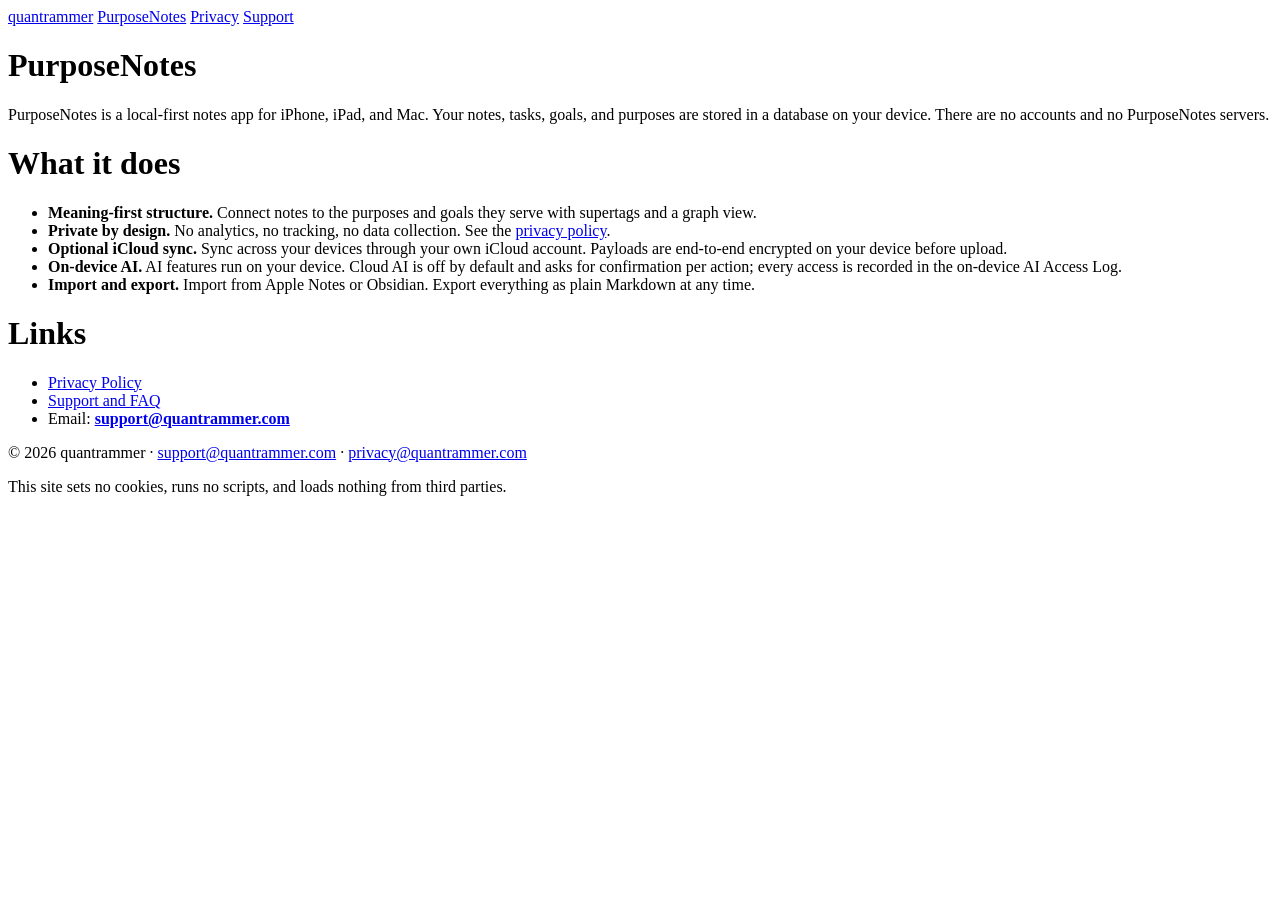
==== docs/purposenotes/index.html @ b7644f1a "quantrammer.com: static site (PurposeNotes privacy + support) Co-Authored-By: Claude Fable 5.1 <nore" ====
<!DOCTYPE html>
<html lang="en">
<head>
<meta charset="utf-8">
<meta name="viewport" content="width=device-width, initial-scale=1">
<title>PurposeNotes</title>
<meta name="description" content="PurposeNotes is a local-first notes
app for iPhone, iPad, and Mac with end-to-end encrypted iCloud sync and
on-device AI.">
<meta name="color-scheme" content="light dark">
<link rel="stylesheet" href="/style.css">
<link rel="icon" href="data:,">
</head>
<body>
<header class="site">
  <nav>
    <a href="/" class="brand">quantrammer</a>
    <a href="/purposenotes/">PurposeNotes</a>
    <a href="/purposenotes/privacy/">Privacy</a>
    <a href="/purposenotes/support/">Support</a>
  </nav>
</header>
<main>
<h1>PurposeNotes</h1>
<p>PurposeNotes is a local-first notes app for iPhone, iPad, and Mac.
Your notes, tasks, goals, and purposes are stored in a database on your
device. There are no accounts and no PurposeNotes servers.</p>
<h1 id="what-it-does">What it does</h1>
<ul>
<li><strong>Meaning-first structure.</strong> Connect notes to the
purposes and goals they serve with supertags and a graph view.</li>
<li><strong>Private by design.</strong> No analytics, no tracking, no
data collection. See the <a href="/purposenotes/privacy/">privacy
policy</a>.</li>
<li><strong>Optional iCloud sync.</strong> Sync across your devices
through your own iCloud account. Payloads are end-to-end encrypted on
your device before upload.</li>
<li><strong>On-device AI.</strong> AI features run on your device. Cloud
AI is off by default and asks for confirmation per action; every access
is recorded in the on-device AI Access Log.</li>
<li><strong>Import and export.</strong> Import from Apple Notes or
Obsidian. Export everything as plain Markdown at any time.</li>
</ul>
<h1 id="links">Links</h1>
<ul>
<li><a href="/purposenotes/privacy/">Privacy Policy</a></li>
<li><a href="/purposenotes/support/">Support and FAQ</a></li>
<li>Email: <strong><a
href="mailto:support@quantrammer.com">support@quantrammer.com</a></strong></li>
</ul>
</main>
<footer class="site">
  <p>© 2026 quantrammer · <a href="mailto:support@quantrammer.com">support@quantrammer.com</a> · <a href="mailto:privacy@quantrammer.com">privacy@quantrammer.com</a></p>
  <p>This site sets no cookies, runs no scripts, and loads nothing from third parties.</p>
</footer>
</body>
</html>
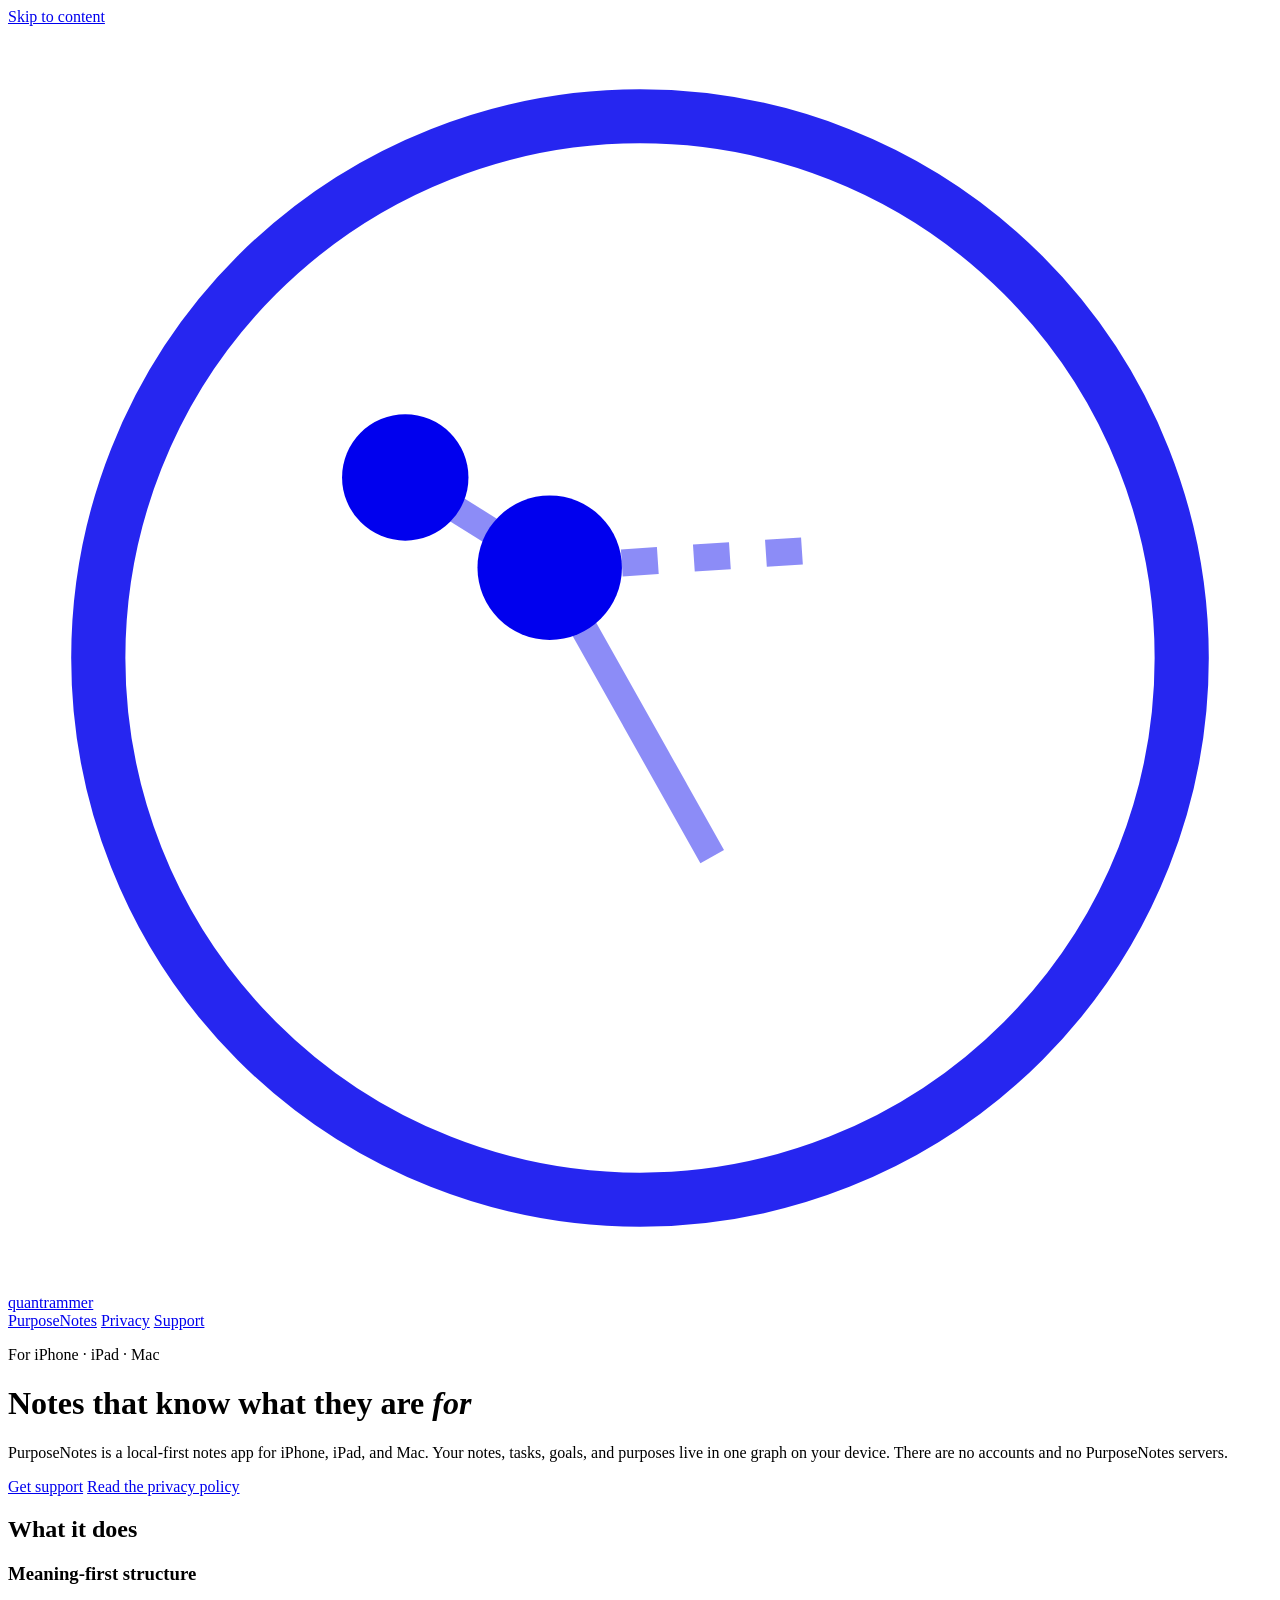
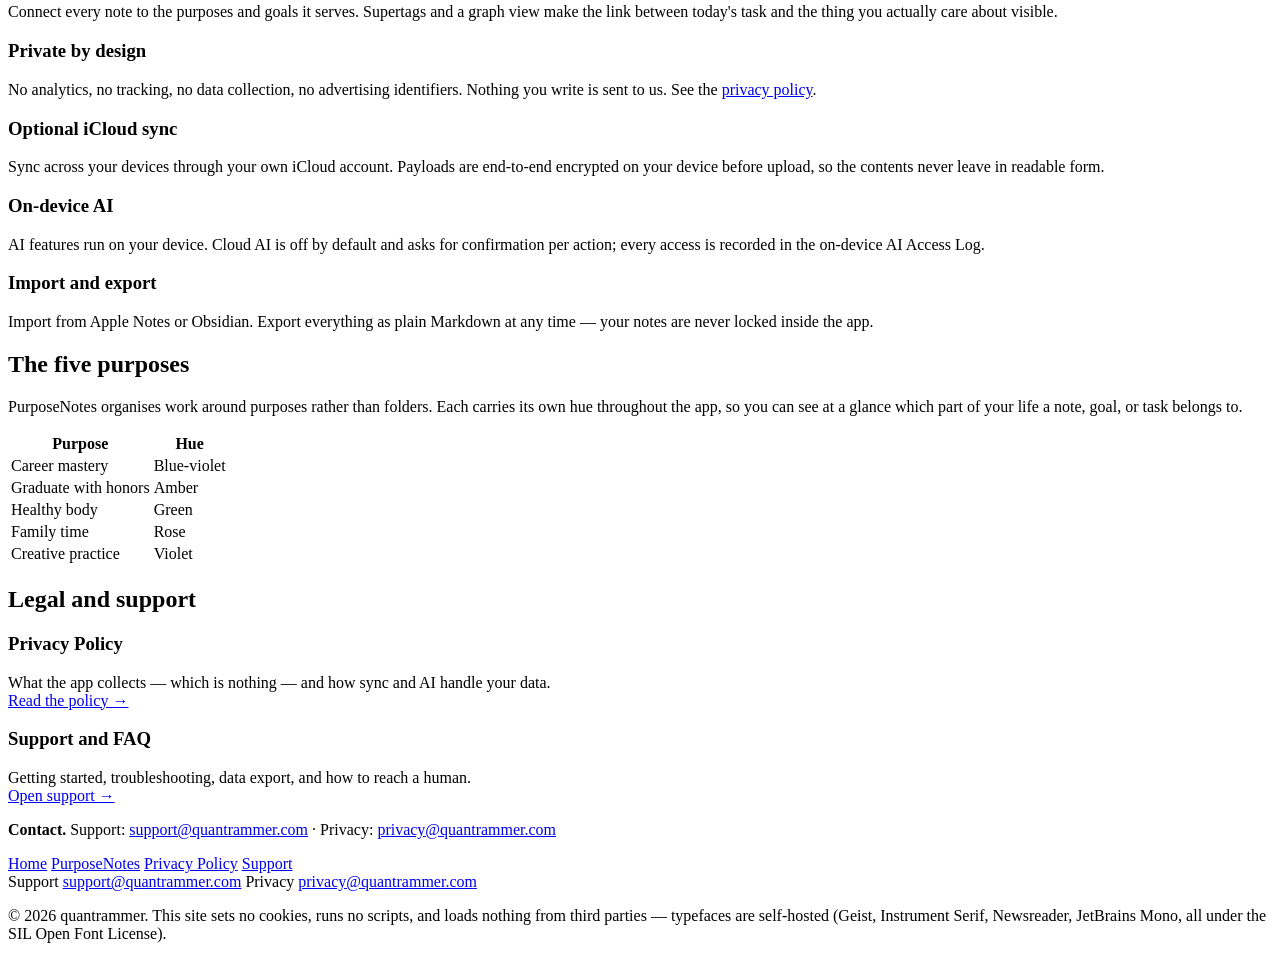
==== commit 2edb23ed: "site: adopt the PurposeNotes Anchor design language Restyle quantrammer.com to match the shipping ap" ====
--- a/docs/purposenotes/index.html
+++ b/docs/purposenotes/index.html
@@ -3,55 +3,145 @@
 <head>
 <meta charset="utf-8">
 <meta name="viewport" content="width=device-width, initial-scale=1">
-<title>PurposeNotes</title>
+<title>Notes that know what they are for</title>
 <meta name="description" content="PurposeNotes is a local-first notes
 app for iPhone, iPad, and Mac with end-to-end encrypted iCloud sync and
 on-device AI.">
 <meta name="color-scheme" content="light dark">
+<meta name="theme-color" content="#FAF8F4" media="(prefers-color-scheme: light)">
+<meta name="theme-color" content="#15161A" media="(prefers-color-scheme: dark)">
 <link rel="stylesheet" href="/style.css">
-<link rel="icon" href="data:,">
+<link rel="preload" as="font" type="font/woff2" href="/fonts/Geist-Variable.woff2" crossorigin>
+<link rel="preload" as="font" type="font/woff2" href="/fonts/InstrumentSerif-Regular.woff2" crossorigin>
+<link rel="icon" href="/logo.svg" type="image/svg+xml">
+<link rel="apple-touch-icon" href="/logo.svg">
 </head>
 <body>
+<a class="skip" href="#content">Skip to content</a>
 <header class="site">
-  <nav>
-    <a href="/" class="brand">quantrammer</a>
-    <a href="/purposenotes/">PurposeNotes</a>
-    <a href="/purposenotes/privacy/">Privacy</a>
-    <a href="/purposenotes/support/">Support</a>
-  </nav>
+  <div class="wrap">
+    <a href="/" class="brand">
+      <svg class="mark" viewBox="0 0 140 140" fill="none" aria-hidden="true" focusable="false">
+        <circle cx="70" cy="70" r="60" fill="none" stroke="currentColor" stroke-width="6" opacity=".85"></circle>
+        <line x1="44" y1="50" x2="60" y2="60" stroke="currentColor" stroke-width="3" opacity=".45"></line>
+        <line x1="60" y1="60" x2="78" y2="92" stroke="currentColor" stroke-width="3" opacity=".45"></line>
+        <line x1="60" y1="60" x2="90" y2="58" stroke="currentColor" stroke-width="3" opacity=".45" stroke-dasharray="4 4"></line>
+        <circle cx="44" cy="50" r="7" fill="currentColor"></circle>
+        <circle cx="60" cy="60" r="8" fill="currentColor"></circle>
+        <circle class="node-graduate" cx="90" cy="58" r="7"></circle>
+        <circle class="node-healthy" cx="78" cy="92" r="7"></circle>
+      </svg>
+      quantrammer
+    </a>
+    <nav aria-label="Primary">
+      <a href="/purposenotes/" aria-current="page">PurposeNotes</a>
+      <a href="/purposenotes/privacy/">Privacy</a>
+      <a href="/purposenotes/support/">Support</a>
+    </nav>
+  </div>
 </header>
-<main>
-<h1>PurposeNotes</h1>
+<main id="content">
+<div class="wrap">
+<p class="eyebrow">For iPhone · iPad · Mac</p>
+<h1 id="notes-that-know-what-they-are-for">Notes that know what they are
+<em>for</em></h1>
 <p>PurposeNotes is a local-first notes app for iPhone, iPad, and Mac.
-Your notes, tasks, goals, and purposes are stored in a database on your
-device. There are no accounts and no PurposeNotes servers.</p>
-<h1 id="what-it-does">What it does</h1>
-<ul>
-<li><strong>Meaning-first structure.</strong> Connect notes to the
-purposes and goals they serve with supertags and a graph view.</li>
-<li><strong>Private by design.</strong> No analytics, no tracking, no
-data collection. See the <a href="/purposenotes/privacy/">privacy
-policy</a>.</li>
-<li><strong>Optional iCloud sync.</strong> Sync across your devices
-through your own iCloud account. Payloads are end-to-end encrypted on
-your device before upload.</li>
-<li><strong>On-device AI.</strong> AI features run on your device. Cloud
-AI is off by default and asks for confirmation per action; every access
-is recorded in the on-device AI Access Log.</li>
-<li><strong>Import and export.</strong> Import from Apple Notes or
-Obsidian. Export everything as plain Markdown at any time.</li>
-</ul>
-<h1 id="links">Links</h1>
-<ul>
-<li><a href="/purposenotes/privacy/">Privacy Policy</a></li>
-<li><a href="/purposenotes/support/">Support and FAQ</a></li>
-<li>Email: <strong><a
-href="mailto:support@quantrammer.com">support@quantrammer.com</a></strong></li>
-</ul>
+Your notes, tasks, goals, and purposes live in one graph on your device.
+There are no accounts and no PurposeNotes servers.</p>
+<div class="actions">
+<a class="btn primary" href="/purposenotes/support/">Get support</a>
+<a class="btn" href="/purposenotes/privacy/">Read the privacy policy</a>
+</div>
+
+<h2 id="what-it-does">What it does</h2>
+<div class="cards">
+<div class="card career">
+<h3><span class="dot"></span> Meaning-first structure</h3>
+<p>Connect every note to the purposes and goals it serves. Supertags and a graph view make the link between today's task and the thing you actually care about visible.</p>
+</div>
+<div class="card healthy">
+<h3><span class="dot"></span> Private by design</h3>
+<p>No analytics, no tracking, no data collection, no advertising identifiers. Nothing you write is sent to us. See the <a href="/purposenotes/privacy/">privacy policy</a>.</p>
+</div>
+<div class="card graduate">
+<h3><span class="dot"></span> Optional iCloud sync</h3>
+<p>Sync across your devices through your own iCloud account. Payloads are end-to-end encrypted on your device before upload, so the contents never leave in readable form.</p>
+</div>
+<div class="card creative">
+<h3><span class="dot"></span> On-device AI</h3>
+<p>AI features run on your device. Cloud AI is off by default and asks for confirmation per action; every access is recorded in the on-device AI Access Log.</p>
+</div>
+<div class="card family">
+<h3><span class="dot"></span> Import and export</h3>
+<p>Import from Apple Notes or Obsidian. Export everything as plain Markdown at any time — your notes are never locked inside the app.</p>
+</div>
+</div>
+
+<h2 id="the-five-purposes">The five purposes</h2>
+<p>PurposeNotes organises work around purposes rather than folders. Each
+carries its own hue throughout the app, so you can see at a glance which
+part of your life a note, goal, or task belongs to.</p>
+<table>
+<thead>
+<tr>
+<th>Purpose</th>
+<th>Hue</th>
+</tr>
+</thead>
+<tbody>
+<tr>
+<td>Career mastery</td>
+<td>Blue-violet</td>
+</tr>
+<tr>
+<td>Graduate with honors</td>
+<td>Amber</td>
+</tr>
+<tr>
+<td>Healthy body</td>
+<td>Green</td>
+</tr>
+<tr>
+<td>Family time</td>
+<td>Rose</td>
+</tr>
+<tr>
+<td>Creative practice</td>
+<td>Violet</td>
+</tr>
+</tbody>
+</table>
+<h2 id="legal-and-support">Legal and support</h2>
+<div class="cards">
+<div class="card healthy">
+<h3><span class="dot"></span> Privacy Policy</h3>
+<p>What the app collects — which is nothing — and how sync and AI handle your data.<br><a href="/purposenotes/privacy/">Read the policy →</a></p>
+</div>
+<div class="card career">
+<h3><span class="dot"></span> Support and FAQ</h3>
+<p>Getting started, troubleshooting, data export, and how to reach a human.<br><a href="/purposenotes/support/">Open support →</a></p>
+</div>
+</div>
+
+<div class="note">
+<p><strong>Contact.</strong> Support: <a href="mailto:support@quantrammer.com">support@quantrammer.com</a> · Privacy: <a href="mailto:privacy@quantrammer.com">privacy@quantrammer.com</a></p>
+</div>
+</div>
 </main>
 <footer class="site">
-  <p>© 2026 quantrammer · <a href="mailto:support@quantrammer.com">support@quantrammer.com</a> · <a href="mailto:privacy@quantrammer.com">privacy@quantrammer.com</a></p>
-  <p>This site sets no cookies, runs no scripts, and loads nothing from third parties.</p>
+  <div class="wrap">
+    <nav class="fnav" aria-label="Footer">
+      <a href="/">Home</a>
+      <a href="/purposenotes/">PurposeNotes</a>
+      <a href="/purposenotes/privacy/">Privacy Policy</a>
+      <a href="/purposenotes/support/">Support</a>
+    </nav>
+    <div class="fmeta">
+      <span class="chip">Support <a href="mailto:support@quantrammer.com">support@quantrammer.com</a></span>
+      <span class="chip">Privacy <a href="mailto:privacy@quantrammer.com">privacy@quantrammer.com</a></span>
+    </div>
+    <p class="fine">© 2026 quantrammer. This site sets no cookies, runs no scripts, and loads nothing from third parties — typefaces are self-hosted (Geist, Instrument Serif, Newsreader, JetBrains Mono, all under the SIL Open Font License).</p>
+  </div>
 </footer>
 </body>
 </html>
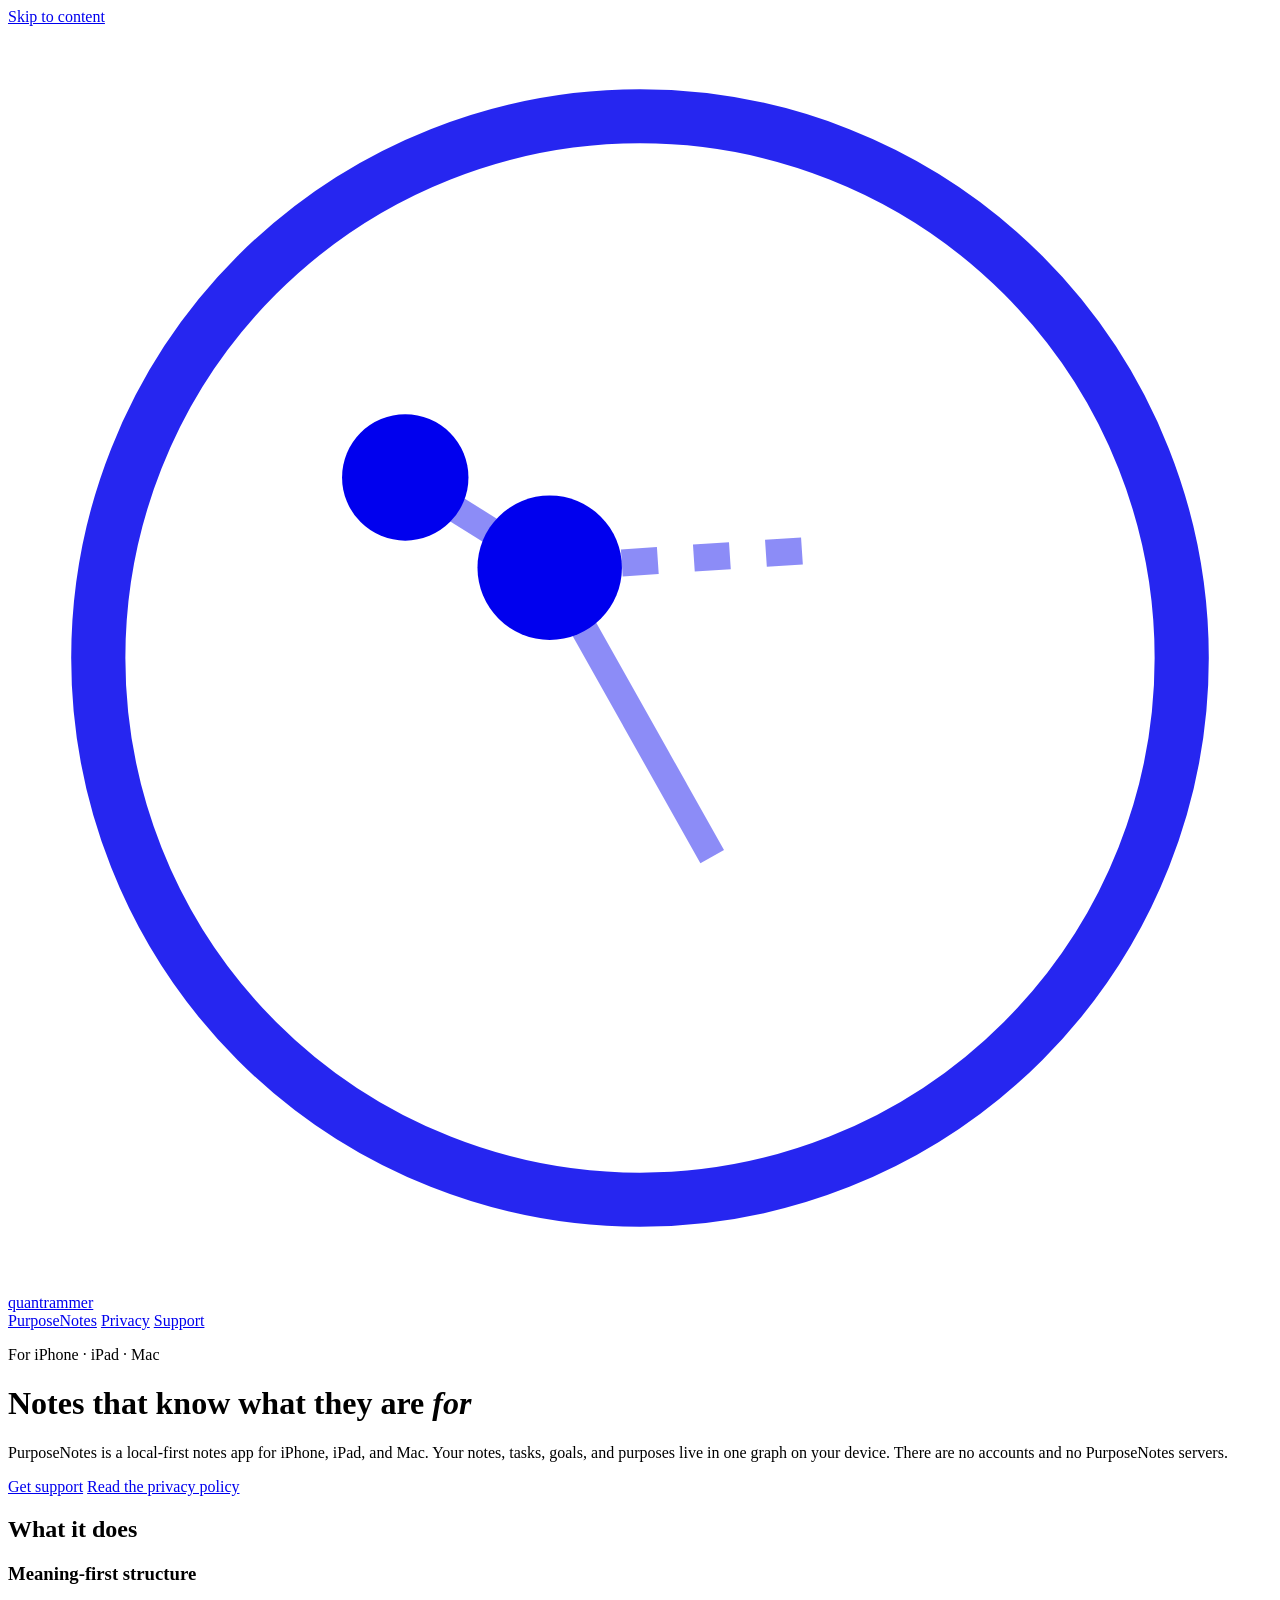
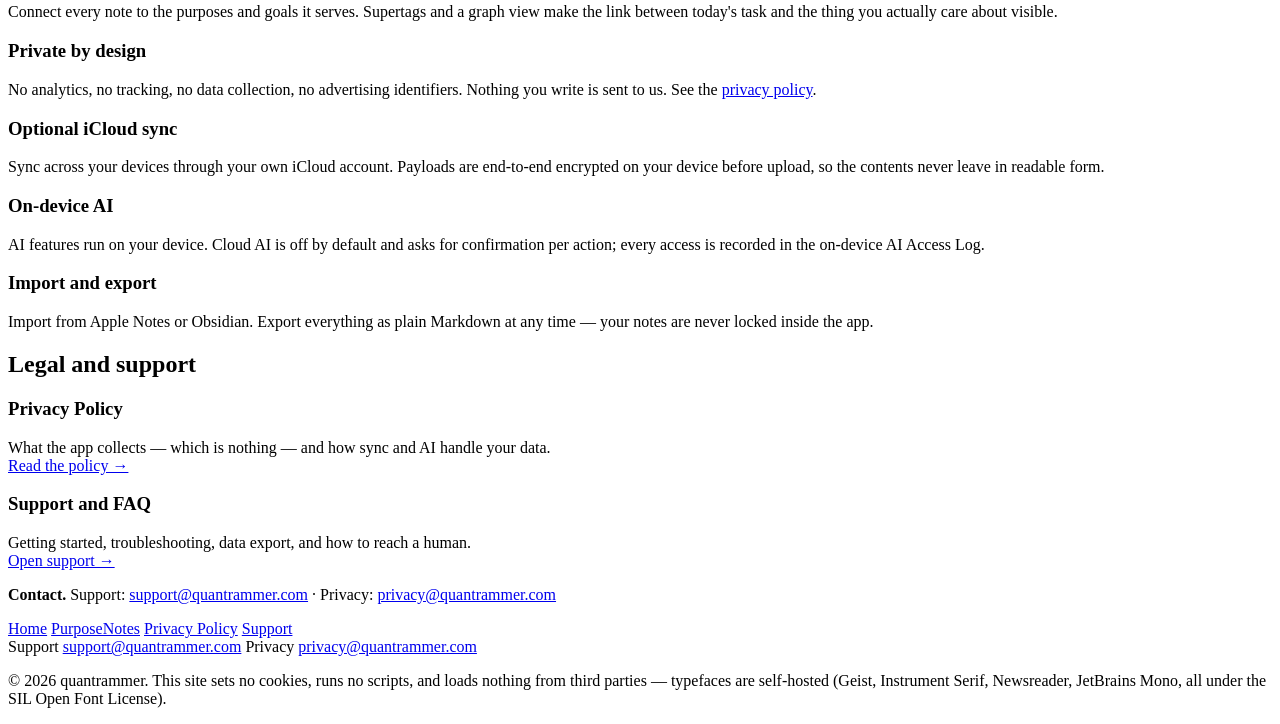
==== commit e04b4db2: "site: drop the 'five purposes' section from the PurposeNotes page Owner-requested removal. No inboun" ====
--- a/docs/purposenotes/index.html
+++ b/docs/purposenotes/index.html
@@ -77,40 +77,6 @@
 </div>
 </div>
 
-<h2 id="the-five-purposes">The five purposes</h2>
-<p>PurposeNotes organises work around purposes rather than folders. Each
-carries its own hue throughout the app, so you can see at a glance which
-part of your life a note, goal, or task belongs to.</p>
-<table>
-<thead>
-<tr>
-<th>Purpose</th>
-<th>Hue</th>
-</tr>
-</thead>
-<tbody>
-<tr>
-<td>Career mastery</td>
-<td>Blue-violet</td>
-</tr>
-<tr>
-<td>Graduate with honors</td>
-<td>Amber</td>
-</tr>
-<tr>
-<td>Healthy body</td>
-<td>Green</td>
-</tr>
-<tr>
-<td>Family time</td>
-<td>Rose</td>
-</tr>
-<tr>
-<td>Creative practice</td>
-<td>Violet</td>
-</tr>
-</tbody>
-</table>
 <h2 id="legal-and-support">Legal and support</h2>
 <div class="cards">
 <div class="card healthy">
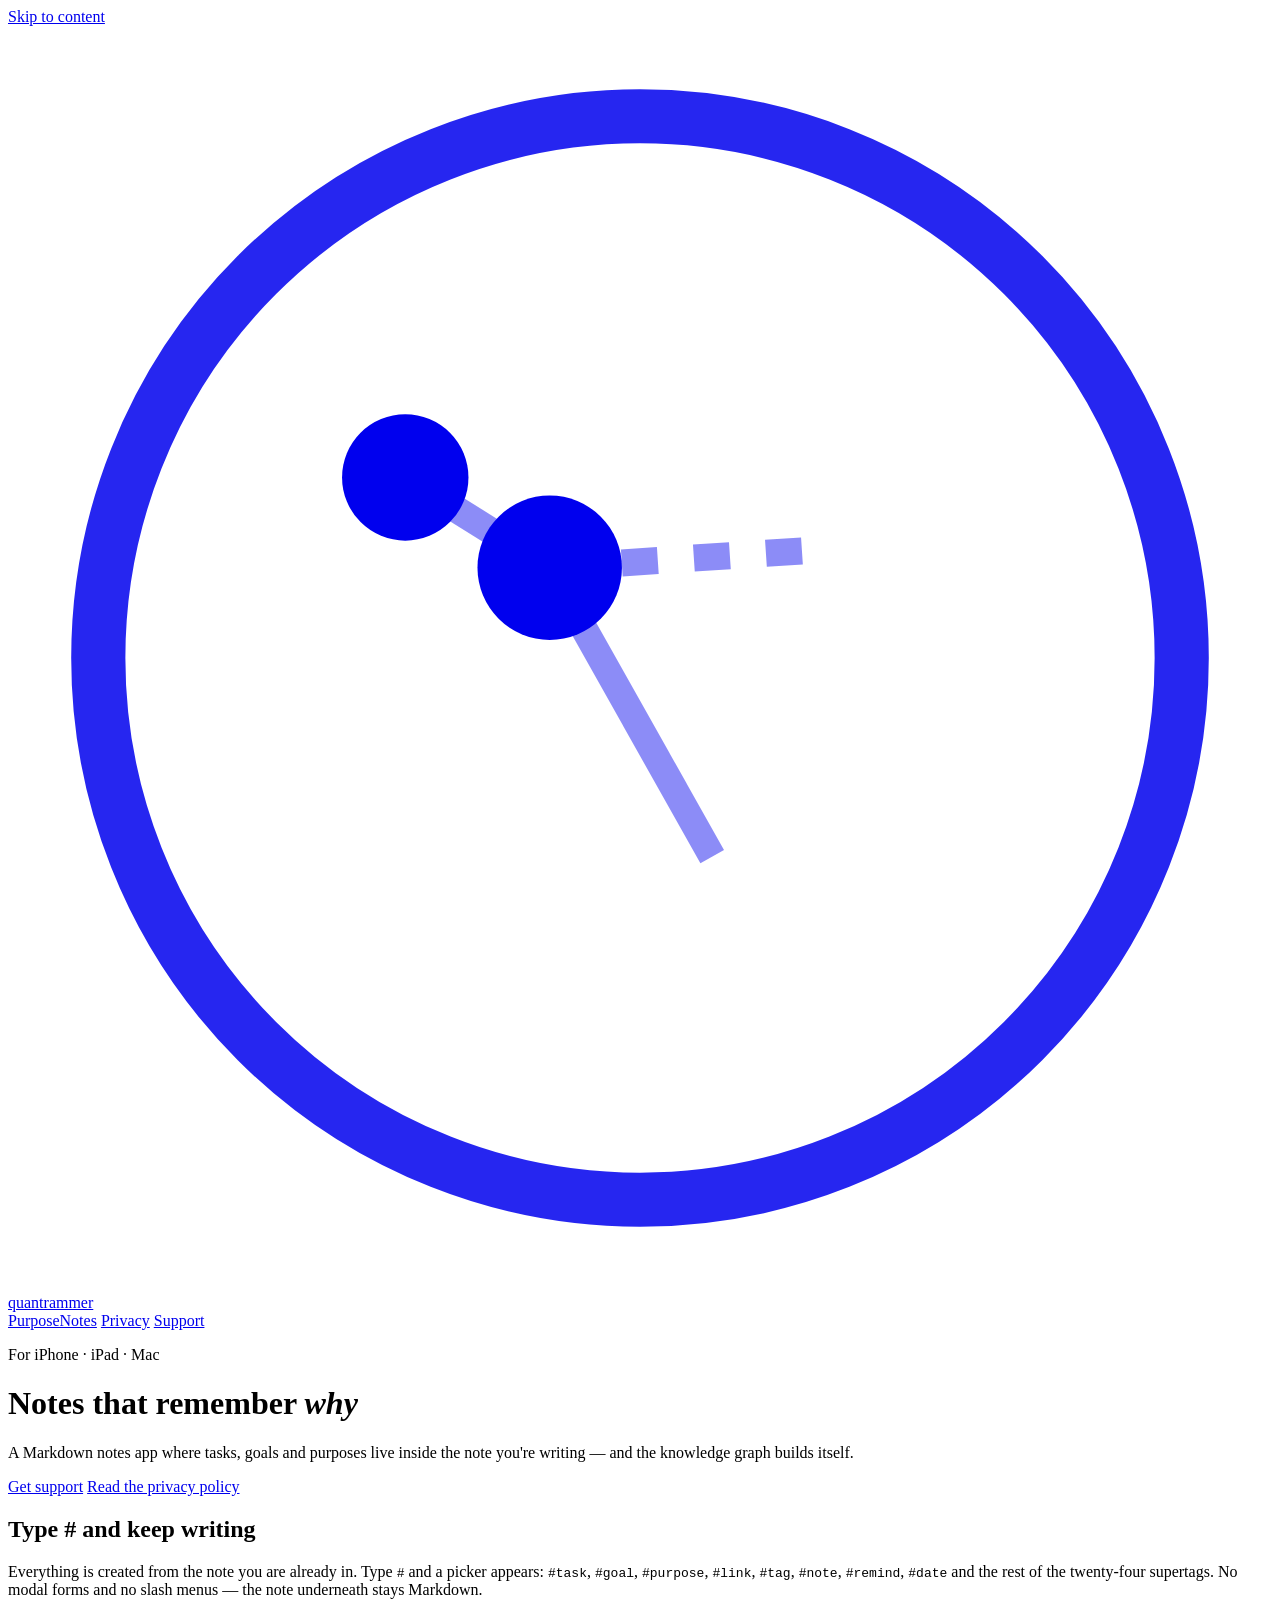
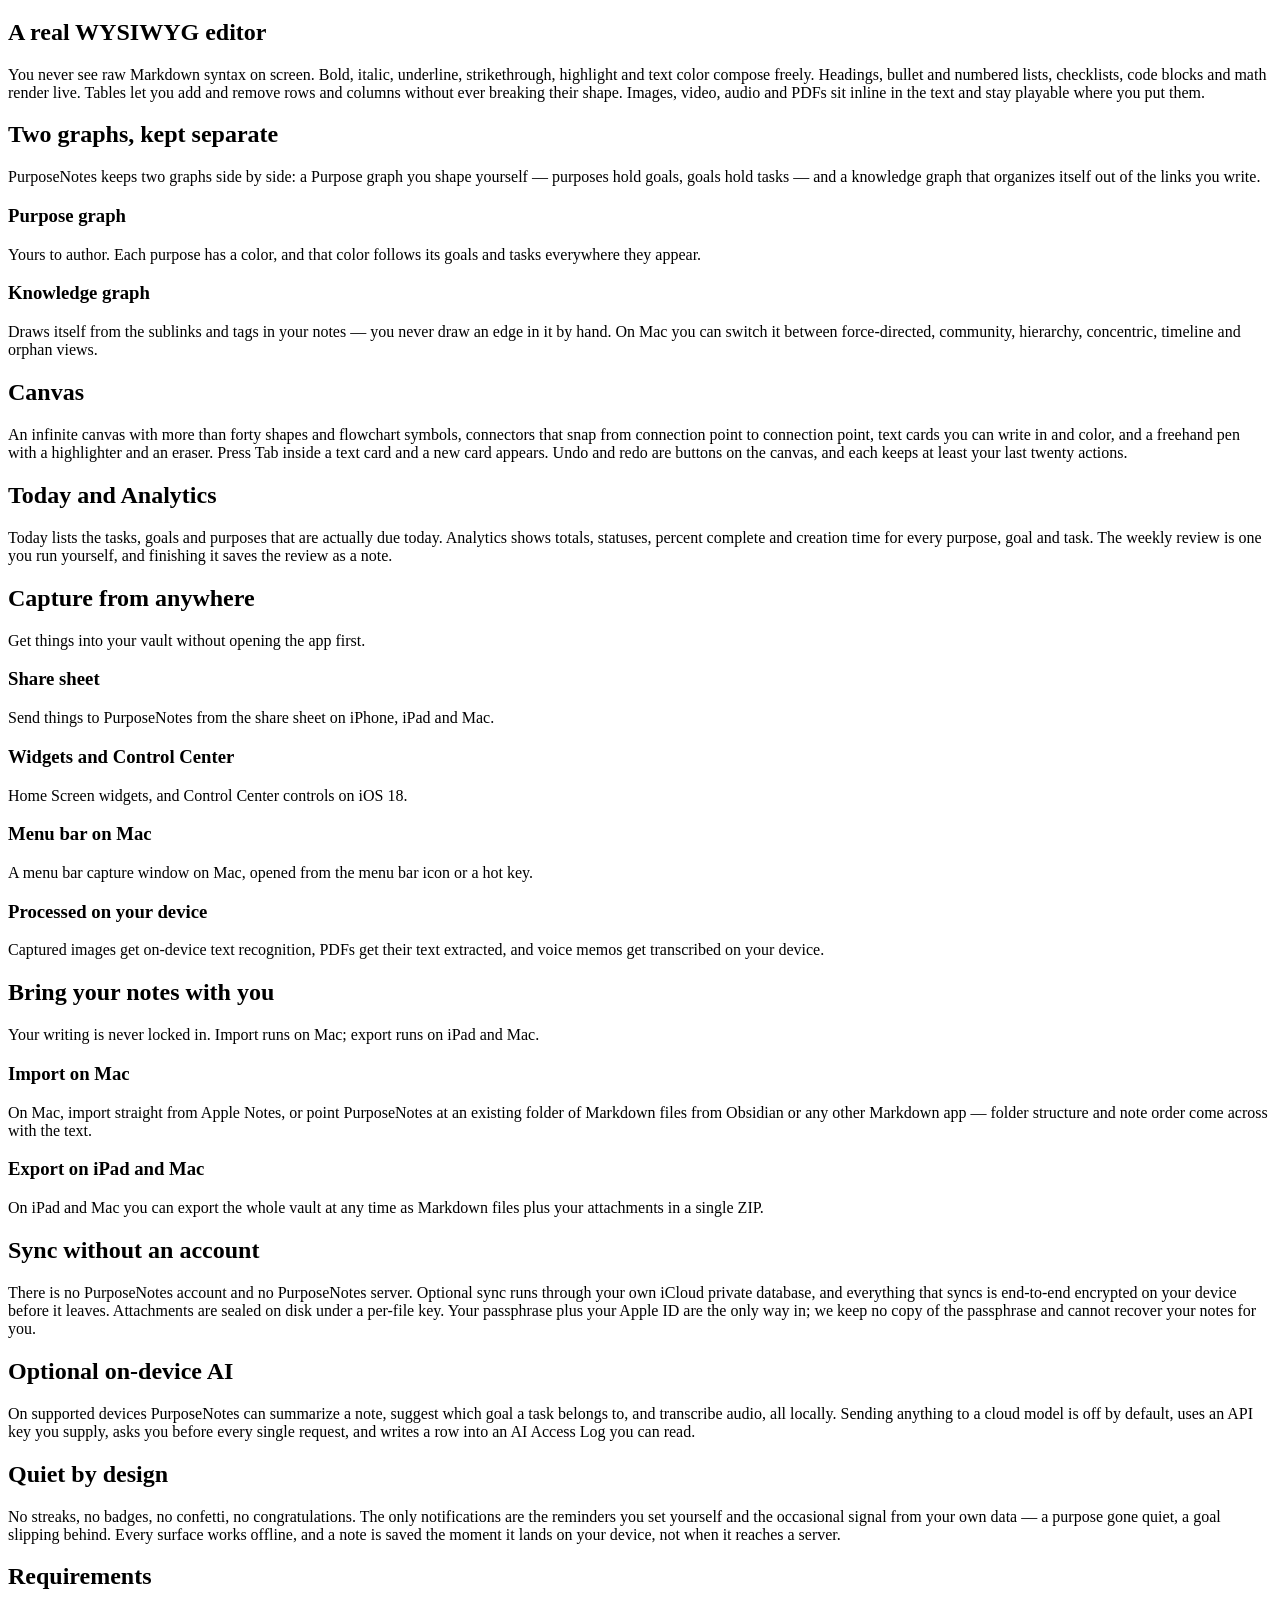
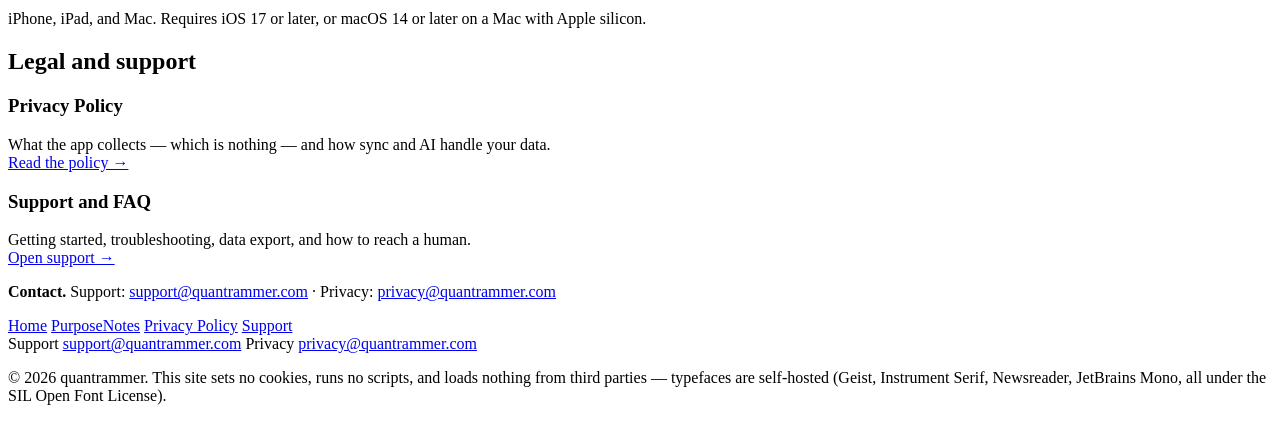
==== commit a8143211: "site: put the shipped PurposeNotes feature set on the product page /purposenotes/: hero carries the " ====
--- a/docs/purposenotes/index.html
+++ b/docs/purposenotes/index.html
@@ -3,10 +3,10 @@
 <head>
 <meta charset="utf-8">
 <meta name="viewport" content="width=device-width, initial-scale=1">
-<title>Notes that know what they are for</title>
-<meta name="description" content="PurposeNotes is a local-first notes
-app for iPhone, iPad, and Mac with end-to-end encrypted iCloud sync and
-on-device AI.">
+<title>Notes that remember why</title>
+<meta name="description" content="Notes that remember why. A Markdown
+notes app where tasks, goals and purposes live inside the note you're
+writing — and the knowledge graph builds itself.">
 <meta name="color-scheme" content="light dark">
 <meta name="theme-color" content="#FAF8F4" media="(prefers-color-scheme: light)">
 <meta name="theme-color" content="#15161A" media="(prefers-color-scheme: dark)">
@@ -43,39 +43,88 @@
 <main id="content">
 <div class="wrap">
 <p class="eyebrow">For iPhone · iPad · Mac</p>
-<h1 id="notes-that-know-what-they-are-for">Notes that know what they are
-<em>for</em></h1>
-<p>PurposeNotes is a local-first notes app for iPhone, iPad, and Mac.
-Your notes, tasks, goals, and purposes live in one graph on your device.
-There are no accounts and no PurposeNotes servers.</p>
+<h1 id="notes-that-remember-why">Notes that remember <em>why</em></h1>
+<p>A Markdown notes app where tasks, goals and purposes live inside the note you're writing — and the knowledge graph builds itself.</p>
+
 <div class="actions">
+<!-- TODO app-store-url: the app is not live yet, so there is no App Store ID. When the owner supplies the URL, add it here as the primary action and demote "Get support" to a plain .btn (prompt decision D-3). -->
 <a class="btn primary" href="/purposenotes/support/">Get support</a>
 <a class="btn" href="/purposenotes/privacy/">Read the privacy policy</a>
 </div>
 
-<h2 id="what-it-does">What it does</h2>
+<h2 id="type--and-keep-writing">Type # and keep writing</h2>
+<p>Everything is created from the note you are already in. Type <code>#</code> and a picker appears: <code>#task</code>, <code>#goal</code>, <code>#purpose</code>, <code>#link</code>, <code>#tag</code>, <code>#note</code>, <code>#remind</code>, <code>#date</code> and the rest of the twenty-four supertags. No modal forms and no slash menus — the note underneath stays Markdown.</p>
+
+<h2 id="a-real-wysiwyg-editor">A real WYSIWYG editor</h2>
+<p>You never see raw Markdown syntax on screen. Bold, italic, underline, strikethrough, highlight and text color compose freely. Headings, bullet and numbered lists, checklists, code blocks and math render live. Tables let you add and remove rows and columns without ever breaking their shape. Images, video, audio and PDFs sit inline in the text and stay playable where you put them.</p>
+
+<h2 id="two-graphs-kept-separate">Two graphs, kept separate</h2>
+<p>PurposeNotes keeps two graphs side by side: a Purpose graph you shape yourself — purposes hold goals, goals hold tasks — and a knowledge graph that organizes itself out of the links you write.</p>
+
 <div class="cards">
 <div class="card career">
-<h3><span class="dot"></span> Meaning-first structure</h3>
-<p>Connect every note to the purposes and goals it serves. Supertags and a graph view make the link between today's task and the thing you actually care about visible.</p>
+<h3><span class="dot"></span> Purpose graph</h3>
+<p>Yours to author. Each purpose has a color, and that color follows its goals and tasks everywhere they appear.</p>
+</div>
+<div class="card graduate">
+<h3><span class="dot"></span> Knowledge graph</h3>
+<p>Draws itself from the sublinks and tags in your notes — you never draw an edge in it by hand. On Mac you can switch it between force-directed, community, hierarchy, concentric, timeline and orphan views.</p>
+</div>
+</div>
+
+<h2 id="canvas">Canvas</h2>
+<p>An infinite canvas with more than forty shapes and flowchart symbols, connectors that snap from connection point to connection point, text cards you can write in and color, and a freehand pen with a highlighter and an eraser. Press Tab inside a text card and a new card appears. Undo and redo are buttons on the canvas, and each keeps at least your last twenty actions.</p>
+
+<h2 id="today-and-analytics">Today and Analytics</h2>
+<p>Today lists the tasks, goals and purposes that are actually due today. Analytics shows totals, statuses, percent complete and creation time for every purpose, goal and task. The weekly review is one you run yourself, and finishing it saves the review as a note.</p>
+
+<h2 id="capture-from-anywhere">Capture from anywhere</h2>
+<p>Get things into your vault without opening the app first.</p>
+
+<div class="cards">
+<div class="card career">
+<h3><span class="dot"></span> Share sheet</h3>
+<p>Send things to PurposeNotes from the share sheet on iPhone, iPad and Mac.</p>
+</div>
+<div class="card graduate">
+<h3><span class="dot"></span> Widgets and Control Center</h3>
+<p>Home Screen widgets, and Control Center controls on iOS 18.</p>
 </div>
 <div class="card healthy">
-<h3><span class="dot"></span> Private by design</h3>
-<p>No analytics, no tracking, no data collection, no advertising identifiers. Nothing you write is sent to us. See the <a href="/purposenotes/privacy/">privacy policy</a>.</p>
+<h3><span class="dot"></span> Menu bar on Mac</h3>
+<p>A menu bar capture window on Mac, opened from the menu bar icon or a hot key.</p>
+</div>
+<div class="card family">
+<h3><span class="dot"></span> Processed on your device</h3>
+<p>Captured images get on-device text recognition, PDFs get their text extracted, and voice memos get transcribed on your device.</p>
+</div>
+</div>
+
+<h2 id="bring-your-notes-with-you">Bring your notes with you</h2>
+<p>Your writing is never locked in. Import runs on Mac; export runs on iPad and Mac.</p>
+
+<div class="cards">
+<div class="card career">
+<h3><span class="dot"></span> Import on Mac</h3>
+<p>On Mac, import straight from Apple Notes, or point PurposeNotes at an existing folder of Markdown files from Obsidian or any other Markdown app — folder structure and note order come across with the text.</p>
 </div>
 <div class="card graduate">
-<h3><span class="dot"></span> Optional iCloud sync</h3>
-<p>Sync across your devices through your own iCloud account. Payloads are end-to-end encrypted on your device before upload, so the contents never leave in readable form.</p>
-</div>
-<div class="card creative">
-<h3><span class="dot"></span> On-device AI</h3>
-<p>AI features run on your device. Cloud AI is off by default and asks for confirmation per action; every access is recorded in the on-device AI Access Log.</p>
-</div>
-<div class="card family">
-<h3><span class="dot"></span> Import and export</h3>
-<p>Import from Apple Notes or Obsidian. Export everything as plain Markdown at any time — your notes are never locked inside the app.</p>
+<h3><span class="dot"></span> Export on iPad and Mac</h3>
+<p>On iPad and Mac you can export the whole vault at any time as Markdown files plus your attachments in a single ZIP.</p>
 </div>
 </div>
+
+<h2 id="sync-without-an-account">Sync without an account</h2>
+<p>There is no PurposeNotes account and no PurposeNotes server. Optional sync runs through your own iCloud private database, and everything that syncs is end-to-end encrypted on your device before it leaves. Attachments are sealed on disk under a per-file key. Your passphrase plus your Apple ID are the only way in; we keep no copy of the passphrase and cannot recover your notes for you.</p>
+
+<h2 id="optional-on-device-ai">Optional on-device AI</h2>
+<p>On supported devices PurposeNotes can summarize a note, suggest which goal a task belongs to, and transcribe audio, all locally. Sending anything to a cloud model is off by default, uses an API key you supply, asks you before every single request, and writes a row into an AI Access Log you can read.</p>
+
+<h2 id="quiet-by-design">Quiet by design</h2>
+<p>No streaks, no badges, no confetti, no congratulations. The only notifications are the reminders you set yourself and the occasional signal from your own data — a purpose gone quiet, a goal slipping behind. Every surface works offline, and a note is saved the moment it lands on your device, not when it reaches a server.</p>
+
+<h2 id="requirements">Requirements</h2>
+<p>iPhone, iPad, and Mac. Requires iOS 17 or later, or macOS 14 or later on a Mac with Apple silicon.</p>
 
 <h2 id="legal-and-support">Legal and support</h2>
 <div class="cards">
